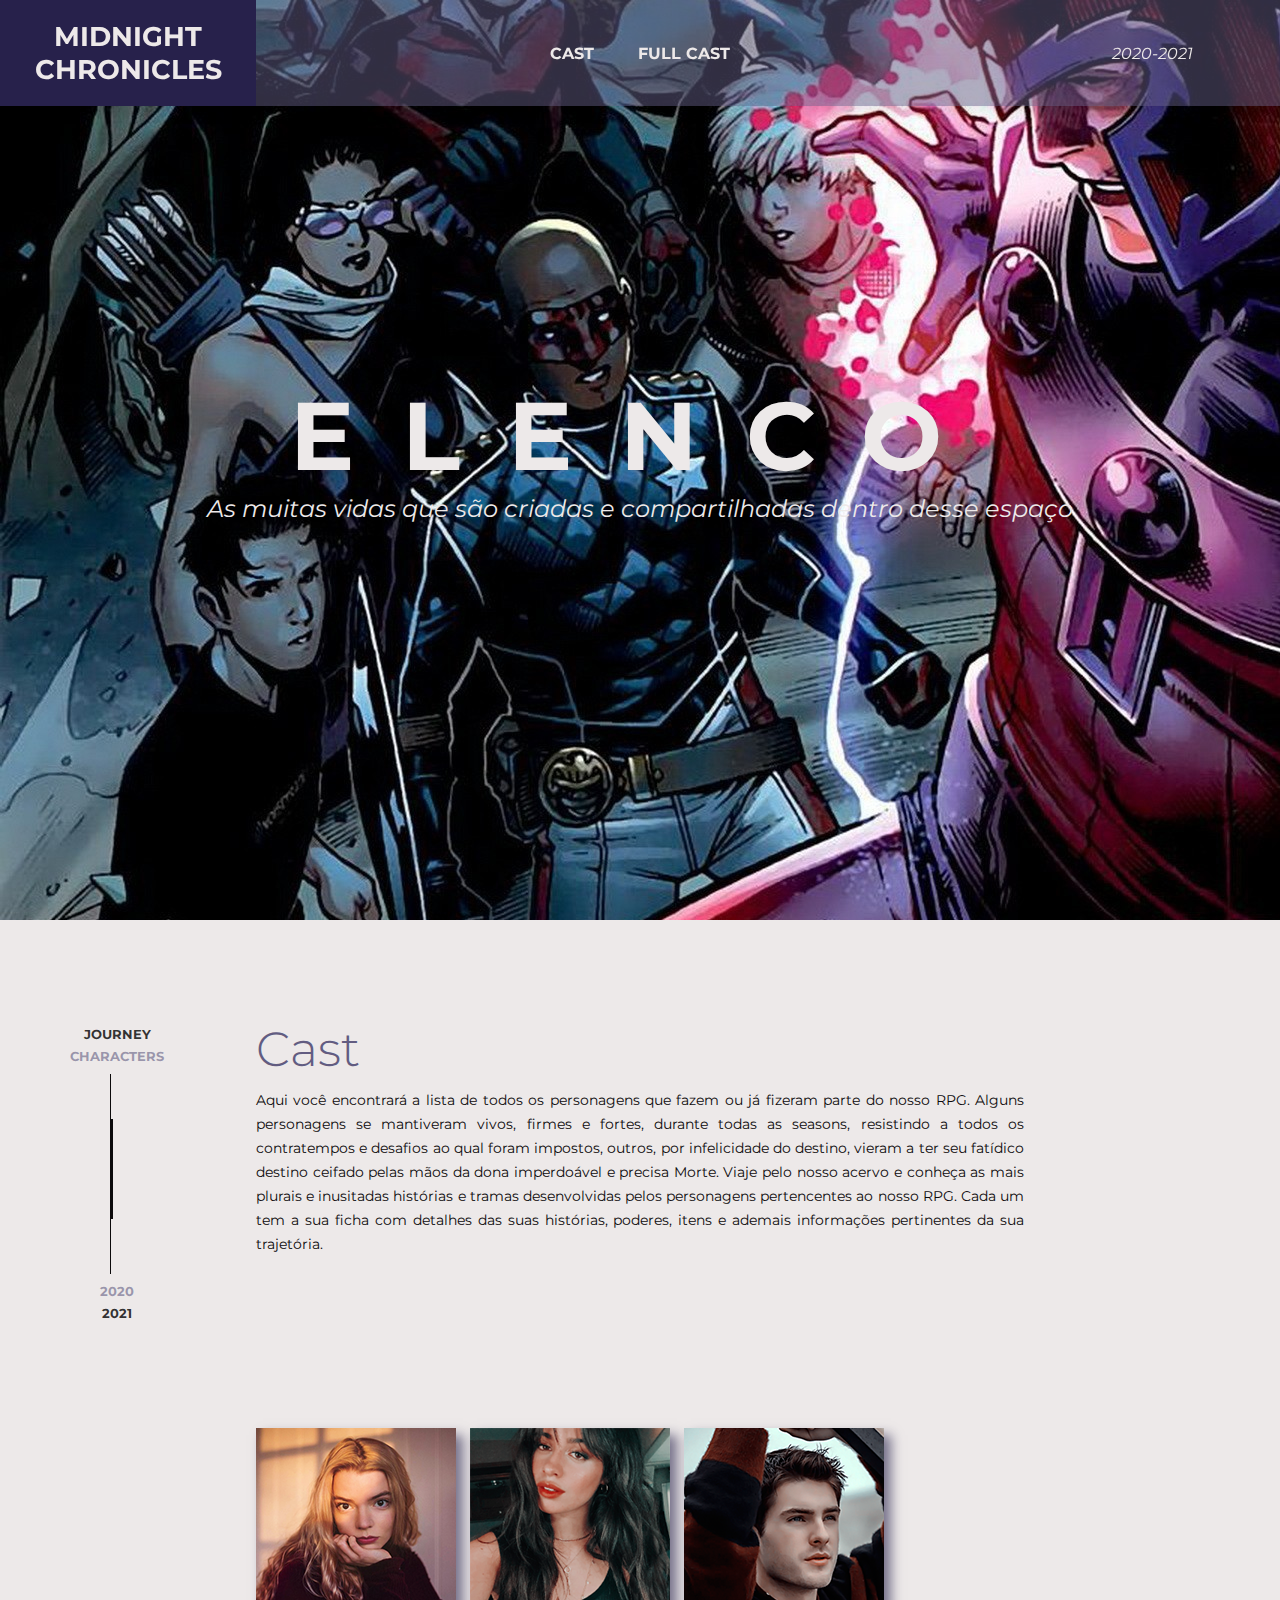
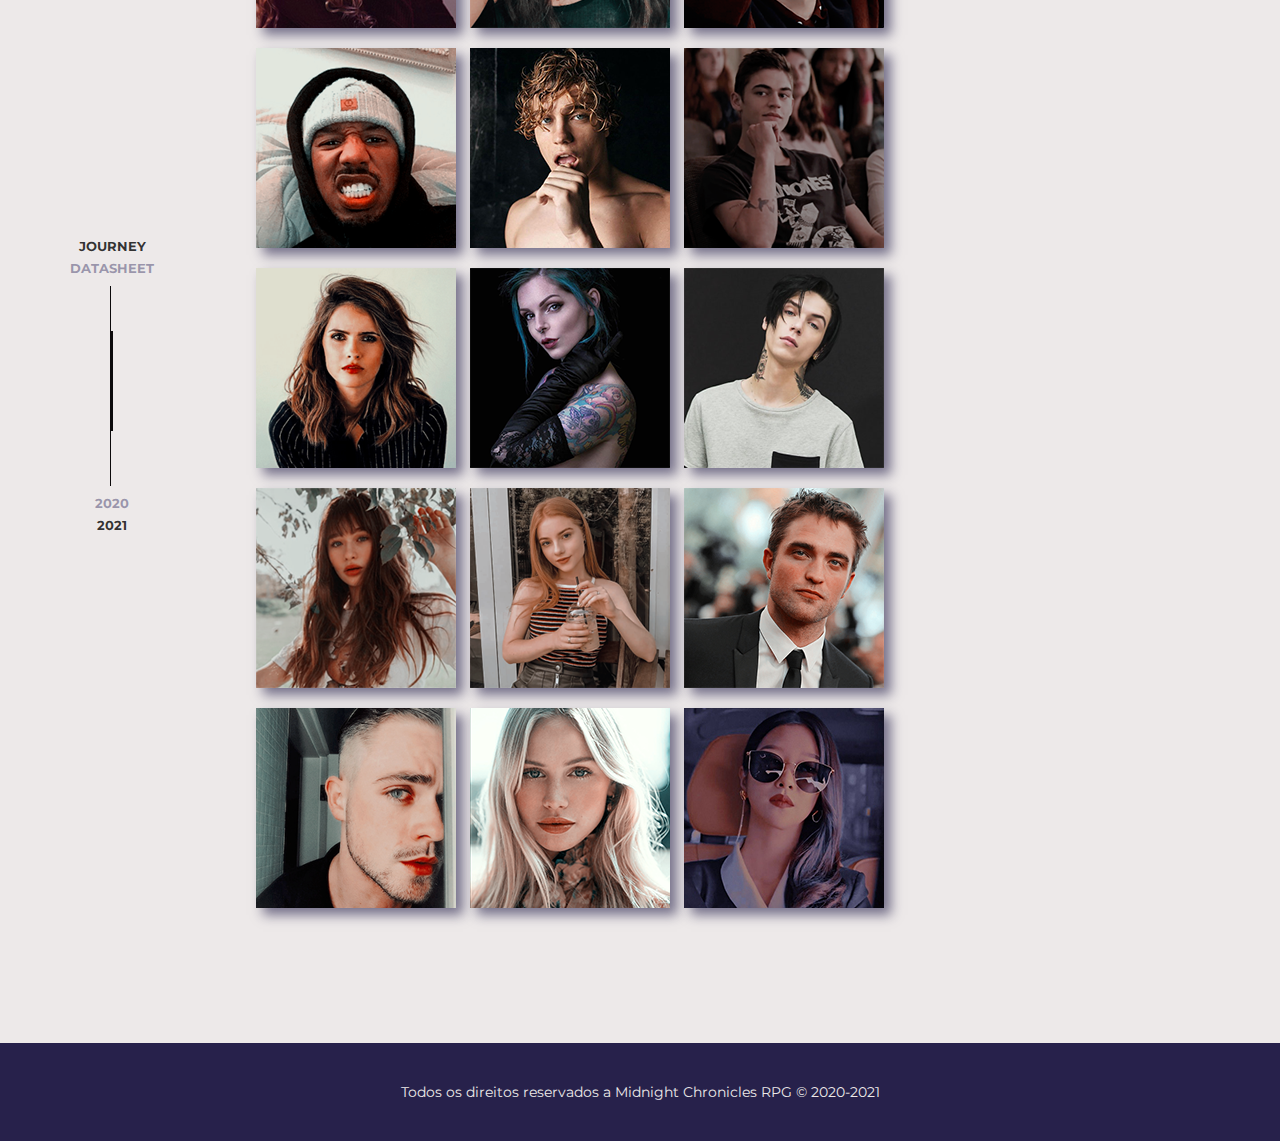
==== cast.html @ 34521e44 "website midnight rpg" ====
<!DOCTYPE html>
<html lang="en">
<head>
  <meta charset="UTF-8">
  <meta name="viewport" content="width=device-width, initial-scale=1.0">
  <title>Cast - Midnight Chronicles RPG</title>

  <link rel="preconnect" href="https://fonts.gstatic.com"><link href="https://fonts.googleapis.com/css2?family=Montserrat:ital,wght@0,200;0,400;0,700;1,400&display=swap" rel="stylesheet">

  <script>document.documentElement.className += ' js';</script>

  <link rel="stylesheet" href="./css/cast-modal.css">
  <link rel="stylesheet" href="./css/modal.css">
  <link rel="stylesheet" href="./css/cast.css">
  <link rel="stylesheet" href="./css/style.css">
</head>
<body>
  <header class="header">
    <div class="logo">
      <a href="home.html">
        <span>Midnight</span>
        <span>Chronicles</span>
      </a>
    </div>
    
    <div class="menu" data-menu="smooth">
      <ul>
        <li><a href="#cast">Cast</a></li>
        <li><a href="#full-cast">Full Cast</a></li>
      </ul>
    </div>

    <div class="years">
      <span>2020-2021</span>
    </div>
  </header>

  <main class="landing-container">
    <span class="landing-title">ELENCO</span>
    <span class="landing-subtitle">As muitas vidas que são criadas e compartilhadas dentro desse espaço</span>
  </main>

  <section id="cast" class="about-container">
    <div class="sidebar">
      <span class="sideblack">Journey</span>
      <span class="sidepurple">CHARACTERS</span>

      <div class="vertical-bar"><br><br><br>
        <div class="short-vertical-bar"></div>
      </div>
      
      <span class="sidepurple">2020</span>
      <span class="sideblack">2021</span>
    </div>

    <div class="about-text">
      <h1>Cast</h1>
      <span>Aqui você encontrará a lista de todos os personagens que fazem ou já fizeram parte do nosso RPG. Alguns personagens se mantiveram vivos, firmes e fortes, durante todas as seasons, resistindo a todos os contratempos e desafios ao qual foram impostos, outros, por infelicidade do destino, vieram a ter seu fatídico destino ceifado pelas mãos da dona imperdoável e precisa Morte. Viaje pelo nosso acervo e conheça as mais plurais e inusitadas histórias e tramas desenvolvidas pelos personagens pertencentes ao nosso RPG. Cada um tem a sua ficha com detalhes das suas histórias, poderes, itens e ademais informações pertinentes da sua trajetória.</span>
    </div>
  </section>

  <section id="full-cast" class="fullcast-container">

    <div class="sidebar">
      <span class="sideblack">Journey</span>
      <span class="sidepurple">Datasheet</span>

      <div class="vertical-bar"><br><br><br>
        <div class="short-vertical-bar"></div>
      </div>
      
      <span class="sidepurple">2020</span>
      <span class="sideblack">2021</span>
    </div>

    <section class="fullcast-content">
            
      <div class="player-content">
        <ul>
          <li>
            <p class="nick-four-letters" data-modal="open">F<br>I<br>B<br>E</p>
            <img src="/img/players/fibe/fibe.png" alt="">
          </li>
          <li>
            <p class="nick-seven-letters" data-modal="open">E<br>S<br>Q<br>U<br>I<br>L<br>O</p>
            <img src="/img/players/esquilo/esquilo.png" alt="">
          </li>
          <li>
            <p class="nick-seven-letters" data-modal="open">G<br>U<br>M<br>B<br>A<br>L<br>L</p>
            <img src="/img/players/gumball/gumball.png" alt="">
          </li>
          <li>
            <p class="nick-four-letters" data-modal="open">W<br>A<br>L<br>L</p>
            <img src="/img/players/wall/wall.png" alt="">
          </li>
          <li>
            <p class="nick-four-letters" data-modal="open">S<br>O<br>U<br>L</p>
            <img src="/img/players/soul/soul.jpg" alt="">
          </li>
          <li>
            <p class="nick-five-letters" data-modal="open">B<br>E<br>A<br>S<br>T</p>
            <img src="/img/players/beast/beast.png" alt="">
          </li>
          <li>
            <p class="nick-four-letters" data-modal="open">P<br>A<br>T<br>O</p>
            <img src="/img/players/pato/pato.png" alt="">
          </li>
          <li>
            <p class="nick-nine-letters" data-modal="open">E<br>L<br>E<br>A<br>N<br>O<br>R<br><br>R.</p>
            <img src="/img/players/eleanor/eleanor.png" alt="">
          </li>
          <li>
            <p class="nick-nine-letters" data-modal="open">T.<br><br>L.<br><br>S<br>N<br>A<br>K<br>E</p>
            <img src="/img/players/the-life-snake/the-life-snake.png" alt="">
          </li>
          <li>
            <p class="nick-six-letters" data-modal="open">M<br>O<br>O<br>N<br>I<br>E</p>
            <img src="/img/players/moonie/moonie.png" alt="">
          </li>
          <li>
            <p class="nick-eight-letters" data-modal="open">S<br>U<br>N<br>S<br>H<br>I<br>N<br>E</p>
            <img src="/img/players/sunshine/sunshine.png" alt="">
          </li>
          <li>
            <p class="nick-nine-letters" data-modal="open">S<br>I<br>C<br>M<br>V<br>N<br>D<br>V<br>S</p>
            <img src="/img/players/sicmvndvs/sicmvndvs.png" alt="">
          </li>
          <li>
            <p class="nick-seven-letters" data-modal="open">P<br>H<br>O<br>E<br>N<br>I<br>X</p>
            <img src="/img/players/phoenix/phoenix.png" alt="">
          </li>
          <li>
            <p class="nick-seven-letters" data-modal="open">B<br>R<br>O<br>W<br>N<br>I<br>E</p>
            <img src="/img/players/brownie/brownie.png" alt="">
          </li>
          <li>
            <p class="nick-nine-letters" data-modal="open">C<br>H<br>A<br>T<br>A<br>K<br>Y<br>R<br>A</p>
            <img src="/img/players/chatakyra/chatakyra.jpg" alt="">
          </li>
        </ul>
      </div> 
      
      </section>

  </section>

  <section class="modal-container" data-modal="container">
    <div class="modal">
      <div class="header-datasheet">
        
        <img src="/img/players/fibe/fibe.png" alt="Imagem do Main Characters da Player Fibe">

        <div class="info-char">

          <h2><a href="#">MAGIK</a></h2>
          <span>Catherine Leadbeater</span>

          <p>You hunger for human fear...human suffering. Today you understand that we are not human. We are superior. Today you cease to be.</p>

        </div>

      </div>

      <section class="characters-player">

        <div>
          <h1>Others chars of that player</h1>

          <div class="card">            
            <img src="/img/players/fibe/estriga.jpg">

            <ul>
              <li>
                <a href="#"><h3>Estriga</h3></a>
                <p>name: Anitta Lencaster</p>
                <p>group: Supremes</p>
                <p>first power: Dim. Witchcraft</p>
              </li>
            </ul>
          </div>
          
          <div class="card">            
            <img src="/img/players/fibe/midnight.jpg">

            <ul>
              <li>
                <a href="#"><h3>Midnight</h3></a>
                <p>name: Heather Jones</p>
                <p>group: Reckless Rebels</p>
                <p>first power: Werewolf</p>
              </li>
            </ul>
          </div>
          <div class="card">            
            <img src="/img/players/fibe/wiccan.jpg">

            <ul>
              <li>
                <a href="#"><h3>Wiccan</h3></a>
                <p>name: Elise Shyak</p>
                <p>group: Supremes</p>
                <p>first power: Arcane Magic</p>
              </li>
            </ul>
          </div>
          
          <div class="card">            
            <img src="/img/players/fibe/five.jpg">

            <ul>
              <li>
                <a href="#"><h3>Five</h3></a>
                <p>name: Phoebe Agnew</p>
                <p>group: Sparrow Academy</p>
                <p>first power: Portals Creation</p>
              </li>
            </ul>
          </div>
          <div class="card">            
            <img src="/img/players/fibe/bloodletter.jpg">

            <ul>
              <li>
                <a href="#"><h3>Bloodletter</h3></a>
                <p>name: June Yngve</p>
                <p>group: Sinestros</p>
                <p>first power: Telepathy</p>
              </li>
            </ul>
          </div>
          
          <div class="card">            
            <img src="/img/players/fibe/hawkeye.jpg">

            <ul>
              <li>
                <a href="#"><h3>Hawkeye</h3></a>
                <p>name: Maureen Barton</p>
                <p>group: Inner Circle</p>
                <p>first power: Enhanced Senses</p>
              </li>
            </ul>
          </div>
          <div class="card">            
            <img src="/img/players/fibe/clary.jpg">

            <ul>
              <li>
                <a href="#"><h3>Clary</h3></a>
                <p>name: Clarissa Adele Fairchild</p>
                <p>group: Reckless Rebels</p>
                <p>first power: Desc. of Archangel</p>
              </li>
            </ul>
          </div>
          
          <div class="card">            
            <img src="/img/players/fibe/water.jpg">

            <ul>
              <li>
                <a href="#"><h3>Water Guard.</h3></a>
                <p>name: Irma Lair</p>
                <p>group: Reckless Rebels</p>
                <p>first power: Veil Guardian</p>
              </li>
            </ul>
          </div>

          <div class="card">            
            <img src="/img/players/fibe/deathless.jpg">

            <ul>
              <li>
                <a href="#"><h3>Deathless</h3></a>
                <p>name: Death Reaper</p>
                <p>group: Reckless Rebels</p>
                <p>first power: Necromancy</p>
              </li>
            </ul>
          </div>

          <div class="card">            
            <img src="/img/players/fibe/polaris.png">

            <ul>
              <li>
                <a href="#"><h3>Polaris</h3></a>
                <p>name: Domenico Padovano</p>
                <p>group: Reckless Rebels</p>
                <p>first power: Veil Guardian</p>
              </li>
            </ul>
          </div>

          <div class="card">            
            <img src="/img/players/fibe/scarlet.jpg">

            <ul>
              <li>
                <a href="#"><h3>Scarlet Witch</h3></a>
                <p>name: Natalya Maximoff</p>
                <p>group: Reckless Rebels</p>
                <p>first power: Caotic Witchcraft</p>
              </li>
            </ul>
          </div>

          <div class="card">            
            <img src="/img/players/fibe/syrena.jpg">

            <ul>
              <li>
                <a href="#"><h3>Syrena</h3></a>
                <p>name: Arwen Döblin</p>
                <p>group: Camorra</p>
                <p>first power: Mermaid Physiol.</p>
              </li>
            </ul>
          </div>
          
        </div>
      </section>

      <span class="footer-datasheet">fibe datasheet - midnight chronicles rpg © 2020-2021</span>

      <button class="close" data-modal="close">X</button>
    </div>
  </section>

  <section class="modal-container" data-modal="container">
    <div class="modal">
      <div class="header-datasheet">
        
        <img src="/img/players/esquilo/esquilo.png" alt="Imagem do Main Characters da Player Esquilo">

        <div class="info-char">

          <h2><a href="#">GLITCH</a></h2>
          <span>Vanellope Von Schweetz</span>

          <p>You hunger for human fear...human suffering. Today you understand that we are not human. We are superior. Today you cease to be.</p>

        </div>

      </div>

      <section class="characters-player">

        <div>
          <h1>Others chars of that player</h1>

          <div class="card">            
            <img src="/img/players/esquilo/raven.jpg">

            <ul>
              <li>
                <a href="#"><h3>Raven</h3></a>
                <p>name: Alice Victória Ludghtön</p>
                <p>group: Reckless Rebels</p>
                <p>first power: Curse: Crow</p>
              </li>
            </ul>
          </div>
          
          <div class="card">            
            <img src="/img/players/esquilo/celestia.jpg">

            <ul>
              <li>
                <a href="#"><h3>Celestia</h3></a>
                <p>name: Kaeren Vivien Maximoff</p>
                <p>group: Inner Circle</p>
                <p>first power: Aether Physiology</p>
              </li>
            </ul>
          </div>
          <div class="card">            
            <img src="/img/players/esquilo/heart.jpg">

            <ul>
              <li>
                <a href="#"><h3>Heart Guard.</h3></a>
                <p>name: Wilhelmina Vandom</p>
                <p>group: Reckless Rebels</p>
                <p>first power: Veil Guardian</p>
              </li>
            </ul>
          </div>
          
          <div class="card">            
            <img src="/img/players/esquilo/nyx.jpg">

            <ul>
              <li>
                <a href="#"><h3>Nyx</h3></a>
                <p>name: Marissa Bane</p>
                <p>group: Reckless Rebels</p>
                <p>first power: Witchcraft</p>
              </li>
            </ul>
          </div>
          <div class="card">            
            <img src="/img/players/esquilo/tecna.jpg">

            <ul>
              <li>
                <a href="#"><h3>Tecna</h3></a>
                <p>name: Masie Elizabeth W.</p>
                <p>group: Reckless Rebels</p>
                <p>first power: Nanites Manip.</p>
              </li>
            </ul>
          </div>
          
          <div class="card">            
            <img src="/img/players/esquilo/skjaldmo.jpg">

            <ul>
              <li>
                <a href="#"><h3>Skjaldmö</h3></a>
                <p>name: Freya Enid Kavenagh</p>
                <p>group: Reckless Rebels</p>
                <p>first power: Force Field Con.</p>
              </li>
            </ul>
          </div>
          <div class="card">            
            <img src="/img/players/esquilo/harness.jpg">

            <ul>
              <li>
                <a href="#"><h3>Harness</h3></a>
                <p>name: Veronica Beauchamp</p>
                <p>group: Reckless Rebels</p>
                <p>first power: Desc. of Archangel</p>
              </li>
            </ul>
          </div>
          
          <div class="card">            
            <img src="/img/players/esquilo/spinosa.jpg">

            <ul>
              <li>
                <a href="#"><h3>Spinosa</h3></a>
                <p>name: Kiara Vitiello</p>
                <p>group: Reckless Rebels</p>
                <p>first power: Cupidism</p>
              </li>
            </ul>
          </div>

          <div class="card">            
            <img src="/img/players/esquilo/eight.jpg">

            <ul>
              <li>
                <a href="#"><h3>Eight</h3></a>
                <p>name: Alethea Bränsmith</p>
                <p>group: Sparrow Academy</p>
                <p>first power: Unseelie</p>
              </li>
            </ul>
          </div>

          <div class="card">            
            <img src="/img/players/esquilo/izzy.jpg">

            <ul>
              <li>
                <a href="#"><h3>Izzy</h3></a>
                <p>name: Isabelle Lightwood</p>
                <p>group: Reckless Rebels</p>
                <p>first power: Desc. of Archangel</p>
              </li>
            </ul>
          </div>

          <div class="card">            
            <img src="/img/players/esquilo/oracle.jpg">

            <ul>
              <li>
                <a href="#"><h3>Oracle</h3></a>
                <p>name: Olga Hoffstadter</p>
                <p>group: Reckless Rebels</p>
                <p>first power: Clairvoyance</p>
              </li>
            </ul>
          </div>

          <div class="card">            
            <img src="/img/players/esquilo/hatred.jpg">

            <ul>
              <li>
                <a href="#"><h3>Hatred</h3></a>
                <p>name: Gianna Vitiello</p>
                <p>group: Reckless Rebels</p>
                <p>first power: Pyrokinesis</p>
              </li>
            </ul>
          </div>

          <div class="card">            
            <img src="/img/players/esquilo/gardien.jpg">

            <ul>
              <li>
                <a href="#"><h3>Gardien</h3></a>
                <p>name: Aimée Iwundu-moïse</p>
                <p>group: Reckless Rebels</p>
                <p>first power: Abjuration</p>
              </li>
            </ul>
          </div>

          <div class="card">            
            <img src="/img/players/esquilo/clea.jpg">

            <ul>
              <li>
                <a href="#"><h3>Clea</h3></a>
                <p>name: Sofiya Palmer-strange</p>
                <p>group: Supremes</p>
                <p>first power: Supreme Magic</p>
              </li>
            </ul>
          </div>

          <div class="card">            
            <img src="/img/players/esquilo/bloodstone.jpg">

            <ul>
              <li>
                <a href="#"><h3>Bloodstone</h3></a>
                <p>name: Wellesandra Black.</p>
                <p>group: Sinestros</p>
                <p>first power: Infernal Magic</p>
              </li>
            </ul>
          </div>

          <div class="card">            
            <img src="/img/players/esquilo/nox.jpg">

            <ul>
              <li>
                <a href="#"><h3>Nox</h3></a>
                <p>name: Aurora Goldsteins-S.</p>
                <p>group: Inner Circle</p>
                <p>first power: S. Creatures</p>
              </li>
            </ul>
          </div>

          <div class="card">            
            <img src="/img/players/esquilo/omny.jpg">

            <ul>
              <li>
                <a href="#"><h3>Omny</h3></a>
                <p>name: Norah Padovano</p>
                <p>group: Camorra/p>
                <p>first power: Clairvoyance</p>
              </li>
            </ul>
          </div>

          <div class="card">            
            <img src="/img/players/esquilo/tempesta.jpg">

            <ul>
              <li>
                <a href="#"><h3>Tempesta</h3></a>
                <p>name: Beatrice Torricelli-R.</p>
                <p>group: Camorra</p>
                <p>first power: Telepathy</p>
              </li>
            </ul>
          </div>

          <div class="card">            
            <img src="/img/players/esquilo/capo.jpg">

            <ul>
              <li>
                <a href="#"><h3>Capo</h3></a>
                <p>name: Remo Falcone</p>
                <p>group: Reckless Rebels</p>
                <p>first power: Fear Control</p>
              </li>
            </ul>
          </div>
          
        </div>
      </section>

      <span class="footer-datasheet">Esquilo datasheet - midnight chronicles rpg © 2020-2021</span>

      <button class="close" data-modal="close">X</button>
    </div>
  </section>
  
  <section class="modal-container" data-modal="container">
    <div class="modal">
      <div class="header-datasheet">
        
        <img src="/img/players/gumball/gumball.png" alt="Imagem do Main Characters do Player Gumball">

        <div class="info-char">

          <h2><a href="#">ONE</a></h2>
          <span>Niklaus Langdon</span>

          <p>You hunger for human fear...human suffering. Today you understand that we are not human. We are superior. Today you cease to be.</p>

        </div>

      </div>

      <section class="characters-player">

        <div>
          <h1>Others chars of that player</h1>

          <div class="card">            
            <img src="/img/players/gumball/bloodthirsty.jpg">

            <ul>
              <li>
                <a href="#"><h3>Bloodthirsty</h3></a>
                <p>name: Nestore Romano</p>
                <p>group: Camorra</p>
                <p>first power: Dark Magic</p>
              </li>
            </ul>
          </div>
          
          <div class="card">            
            <img src="/img/players/gumball/muerte.jpg">

            <ul>
              <li>
                <a href="#"><h3>Santa Muerte</h3></a>
                <p>name: Juan Castillo</p>
                <p>group: Sinestros</p>
                <p>first power: Death Spirit</p>
              </li>
            </ul>
          </div>
          <div class="card">            
            <img src="/img/players/gumball/fire.jpg">

            <ul>
              <li>
                <a href="#"><h3>Fire Guardian</h3></a>
                <p>name: Taranee Cook</p>
                <p>group: Reckless Rebels</p>
                <p>first power: Veil Guardian</p>
              </li>
            </ul>
          </div>
          
          <div class="card">            
            <img src="/img/players/gumball/vice.jpg">

            <ul>
              <li>
                <a href="#"><h3>The Vice</h3></a>
                <p>name: Luca Vitiello</p>
                <p>group: Reckless Rebels</p>
                <p>first power: Symbiosis</p>
              </li>
            </ul>
          </div>
          <div class="card">            
            <img src="/img/players/gumball/upir.jpg">

            <ul>
              <li>
                <a href="#"><h3>Upir</h3></a>
                <p>name: Frederich Leighton</p>
                <p>group: Reckless Rebels</p>
                <p>first power: Vampirism</p>
              </li>
            </ul>
          </div>
          
          <div class="card">            
            <img src="/img/players/gumball/lonewolf.jpg">

            <ul>
              <li>
                <a href="#"><h3>Lonewolf</h3></a>
                <p>name: Liam Dunbar</p>
                <p>group: Reckless Rebels</p>
                <p>first power: Werewolf Ancestry</p>
              </li>
            </ul>
          </div>
          <div class="card">            
            <img src="/img/players/gumball/petwo.jpg">

            <ul>
              <li>
                <a href="#"><h3>Petwo</h3></a>
                <p>name: Ezili Leveau</p>
                <p>group: Reckless Rebels</p>
                <p>first power: Voodoo</p>
              </li>
            </ul>
          </div>
          
          <div class="card">            
            <img src="/img/players/gumball/elven.jpg">

            <ul>
              <li>
                <a href="#"><h3>Elven</h3></a>
                <p>name: Gideon Davenport</p>
                <p>group: Reckless Rebels</p>
                <p>first power: Elf Physiology</p>
              </li>
            </ul>
          </div>

          <div class="card">            
            <img src="/img/players/gumball/daylighter.jpg">

            <ul>
              <li>
                <a href="#"><h3>Daylighter</h3></a>
                <p>name: Simon Lewis</p>
                <p>group: Reckless Rebels</p>
                <p>first power: Vampirism</p>
              </li>
            </ul>
          </div>
          
        </div>
      </section>

      <span class="footer-datasheet">gumball datasheet - midnight chronicles rpg © 2020-2021</span>

      <button class="close" data-modal="close">X</button>
    </div>
  </section>

  <section class="modal-container" data-modal="container">
    <div class="modal">
      <div class="header-datasheet">
        
        <img src="/img/players/wall/wall.png" alt="Imagem do Main Characters do Player Wall">

        <div class="info-char">

          <h2><a href="#">THIRTEEN</a></h2>
          <span>Tim Delaney</span>

          <p>You hunger for human fear...human suffering. Today you understand that we are not human. We are superior. Today you cease to be.</p>

        </div>

      </div>

      <section class="characters-player">

        <div>
          <h1>Others chars of that player</h1>

          <div class="card">            
            <img src="/img/players/wall/kurt.jpg">

            <ul>
              <li>
                <a href="#"><h3>Nightcrawler</h3></a>
                <p>name: Kurt Wagner</p>
                <p>group: Reckless Rebels</p>
                <p>first power: Demon Physiol.</p>
              </li>
            </ul>
          </div>
          
        </div>
      </section>

      <span class="footer-datasheet">wall datasheet - midnight chronicles rpg © 2020-2021</span>

      <button class="close" data-modal="close">X</button>
    </div>
  </section>

  <section class="modal-container" data-modal="container">
    <div class="modal">
      <div class="header-datasheet">
        
        <img src="/img/players/soul/soul.jpg" alt="Imagem do Main Characters do Player Soul">

        <div class="info-char">

          <h2><a href="#">HANNIBAL</a></h2>
          <span>Jonas Köhler</span>

          <p>You hunger for human fear...human suffering. Today you understand that we are not human. We are superior. Today you cease to be.</p>

        </div>

      </div>

      <section class="characters-player">

        <div>
          <h1>Others chars of that player</h1>

          <div class="card">            
            <img src="/img/players/soul/megaman.jpg">

            <ul>
              <li>
                <a href="#"><h3>Megaman</h3></a>
                <p>name: Daniel John Sutherland</p>
                <p>group: Reckless Rebels</p>
                <p>first power: Gamer Reality</p>
              </li>
            </ul>
          </div>
          
          <div class="card">            
            <img src="/img/players/soul/florist.jpg">

            <ul>
              <li>
                <a href="#"><h3>The Florist</h3></a>
                <p>name: Joachim Saintgnue</p>
                <p>group: Reckless Rebels</p>
                <p>first power: Phytokinesis</p>
              </li>
            </ul>
          </div>
          <div class="card">            
            <img src="/img/players/soul/ibzan.jpg">

            <ul>
              <li>
                <a href="#"><h3>Ibzan</h3></a>
                <p>name: Anatoly Ibzan Carstairs</p>
                <p>group: Reckless Rebels</p>
                <p>first power: Desc. of Archangel</p>
              </li>
            </ul>
          </div>
          
          <div class="card">            
            <img src="/img/players/soul/error.jpg">

            <ul>
              <li>
                <a href="#"><h3>Error 404</h3></a>
                <p>name: Luigi Caravaggio</p>
                <p>group: Camorra</p>
                <p>first power: Tecnomagic</p>
              </li>
            </ul>
          </div>
          <div class="card">            
            <img src="/img/players/soul/rubedo.jpg">

            <ul>
              <li>
                <a href="#"><h3>Rubedo</h3></a>
                <p>name: Leroy Mustang</p>
                <p>group: Reckless Rebels</p>
                <p>first power: Alchemy</p>
              </li>
            </ul>
          </div>
          
          <div class="card">            
            <img src="/img/players/soul/four.jpg">

            <ul>
              <li>
                <a href="#"><h3>Four</h3></a>
                <p>name: Wallace Potter</p>
                <p>group: Sparrow Academy</p>
                <p>first power: Onipsionism</p>
              </li>
            </ul>
          </div>
          <div class="card">            
            <img src="/img/players/soul/rasputin.jpg">

            <ul>
              <li>
                <a href="#"><h3>Rasputin</h3></a>
                <p>name: Yorick Yaxley</p>
                <p>group: Reckless Rebels</p>
                <p>first power: Fel Magic</p>
              </li>
            </ul>
          </div>
          
          <div class="card">            
            <img src="/img/players/soul/pogo.jpg">

            <ul>
              <li>
                <a href="#"><h3>Zero</h3></a>
                <p>name: Pogo Hargreeves Jr.</p>
                <p>group: Sparrow Academy</p>
                <p>first power: Super Intelligence</p>
              </li>
            </ul>
          </div>

          <div class="card">            
            <img src="/img/players/soul/shuallah.jpg">

            <ul>
              <li>
                <a href="#"><h3>Shuallah</h3></a>
                <p>name: Shuallah</p>
                <p>group: Reckless Rebels</p>
                <p>first power: Bone Manip.</p>
              </li>
            </ul>
          </div>
          
        </div>
      </section>

      <span class="footer-datasheet">soul datasheet - midnight chronicles rpg © 2020-2021</span>

      <button class="close" data-modal="close">X</button>
    </div>
  </section>

  <section class="modal-container" data-modal="container">
    <div class="modal">
      <div class="header-datasheet">
        
        <img src="/img/players/beast/beast.png" alt="Imagem do Main Characters do Player Beast">

        <div class="info-char">

          <h2><a href="#">THREE</a></h2>
          <span>Oliver King</span>

          <p>You hunger for human fear...human suffering. Today you understand that we are not human. We are superior. Today you cease to be.</p>

        </div>

      </div>

      <section class="characters-player">

        <div>
          <h1>Others chars of that player</h1>

          <div class="card">            
            <img src="/img/players/beast/speedster.png">

            <ul>
              <li>
                <a href="#"><h3>Speedster</h3></a>
                <p>name: Henry Allen</p>
                <p>group: Camorra</p>
                <p>first power: Super Speed</p>
              </li>
            </ul>
          </div>
          
          <div class="card">            
            <img src="/img/players/beast/cable.png">

            <ul>
              <li>
                <a href="#"><h3>Cable</h3></a>
                <p>name: Scott Kingston</p>
                <p>group: Sinestros Rebels</p>
                <p>first power: Superhuman C.</p>
              </li>
            </ul>
          </div>
          <div class="card">            
            <img src="/img/players/beast/pink.png">

            <ul>
              <li>
                <a href="#"><h3>Pink Power R.</h3></a>
                <p>name: Kimberly Ann Hart</p>
                <p>group: Reckless Rebels</p>
                <p>first power: Morphing</p>
              </li>
            </ul>
          </div>
          
        </div>
      </section>

      <span class="footer-datasheet">beast datasheet - midnight chronicles rpg © 2020-2021</span>

      <button class="close" data-modal="close">X</button>
    </div>
  </section>

  <section class="modal-container" data-modal="container">
    <div class="modal">
      <div class="header-datasheet">
        
        <img src="/img/players/pato/pato.png" alt="Imagem do Main Characters do Player Pato">

        <div class="info-char">

          <h2><a href="#">X-23</a></h2>
          <span>Laura Kinney</span>

          <p>You hunger for human fear...human suffering. Today you understand that we are not human. We are superior. Today you cease to be.</p>

        </div>

      </div>

      <section class="characters-player">

        <div>
          <h1>Others chars of that player</h1>

          <div class="card">            
            <img src="/img/players/pato/iron-fist.jpg">

            <ul>
              <li>
                <a href="#"><h3>Iron Fist</h3></a>
                <p>name: Daniel Rand</p>
                <p>group: Reckless Rebels</p>
                <p>first power: Combate Mastery</p>
              </li>
            </ul>
          </div>
          
          <div class="card">            
            <img src="/img/players/pato/gambit.jpg">

            <ul>
              <li>
                <a href="#"><h3>Gambit</h3></a>
                <p>name: Remy LeBeau</p>
                <p>group: Reckless Rebels</p>
                <p>first power: Bioenergiocinese</p>
              </li>
            </ul>
          </div>
          <div class="card">            
            <img src="/img/players/pato/cobra-kai.jpg">

            <ul>
              <li>
                <a href="#"><h3>Cobra Kai</h3></a>
                <p>name: Brandon Bruce Lee</p>
                <p>group: Reckless Rebels/p>
                <p>first power: Chi Control</p>
              </li>
            </ul>
          </div>
          
          <div class="card">            
            <img src="/img/players/pato/alec.jpg">

            <ul>
              <li>
                <a href="#"><h3>Alec</h3></a>
                <p>name: Alexander Lightwood</p>
                <p>group: Reckless Rebels</p>
                <p>first power: Desc. of Archangel</p>
              </li>
            </ul>
          </div>
          <div class="card">            
            <img src="/img/players/pato/wonder-girl.jpg">

            <ul>
              <li>
                <a href="#"><h3>Wonder Girl</h3></a>
                <p>name: Donna Troy</p>
                <p>group: Reckless Rebels</p>
                <p>first power: Amazonian Phys.</p>
              </li>
            </ul>
          </div>
          
          <div class="card">            
            <img src="/img/players/pato/hellblazer.jpg">

            <ul>
              <li>
                <a href="#"><h3>Hellblazer</h3></a>
                <p>name: John Constantine</p>
                <p>group: Inner Circle</p>
                <p>first power: Ocultism</p>
              </li>
            </ul>
          </div>
          <div class="card">            
            <img src="/img/players/pato/number-two.jpg">

            <ul>
              <li>
                <a href="#"><h3>Two</h3></a>
                <p>name: Thomasin Travers</p>
                <p>group: Sparrow Academy</p>
                <p>first power: Cryocinese</p>
              </li>
            </ul>
          </div>
          
          <div class="card">            
            <img src="/img/players/pato/dunna.jpg">

            <ul>
              <li>
                <a href="#"><h3>Drunna</h3></a>
                <p>name: Meda Oneida</p>
                <p>group: Supremes</p>
                <p>first power: Shamanism</p>
              </li>
            </ul>
          </div>

          <div class="card">            
            <img src="/img/players/pato/phantom.jpg">

            <ul>
              <li>
                <a href="#"><h3>Phantom S.</h3></a>
                <p>name: Helena Blavatsky</p>
                <p>group: Supremes</p>
                <p>first power: Spiritual Possess.</p>
              </li>
            </ul>
          </div>

          <div class="card">            
            <img src="/img/players/pato/xanadu.jpg">

            <ul>
              <li>
                <a href="#"><h3>M. Xanadu</h3></a>
                <p>name: Nimue Iwundu</p>
                <p>group: Supremes</p>
                <p>first power: Tarot Card Manip.</p>
              </li>
            </ul>
          </div>

          <div class="card">            
            <img src="/img/players/pato/executor.jpg">

            <ul>
              <li>
                <a href="#"><h3>Executor</h3></a>
                <p>name: Fabiano Scuderi</p>
                <p>group: Camorra</p>
                <p>first power: Vengeance Spirit</p>
              </li>
            </ul>
          </div>

          <div class="card">            
            <img src="/img/players/pato/yellow.jpg">

            <ul>
              <li>
                <a href="#"><h3>Yellow P. R.</h3></a>
                <p>name: Trini Kwan</p>
                <p>group: Reckless Rebels</p>
                <p>first power: Morphing</p>
              </li>
            </ul>
          </div>

          <div class="card">            
            <img src="/img/players/pato/etrigan.jpg">

            <ul>
              <li>
                <a href="#"><h3>Etrigan</h3></a>
                <p>name: Jason Blood</p>
                <p>group: Supremes</p>
                <p>first power: Link D. Etrigan</p>
              </li>
            </ul>
          </div>

          <div class="card">            
            <img src="/img/players/pato/maharet.jpg">

            <ul>
              <li>
                <a href="#"><h3>Maharet</h3></a>
                <p>name: Fëuyn Yngve</p>
                <p>group: Sinestros</p>
                <p>first power: Druidism</p>
              </li>
            </ul>
          </div>
          
        </div>
      </section>

      <span class="footer-datasheet">pato datasheet - midnight chronicles rpg © 2020-2021</span>

      <button class="close" data-modal="close">X</button>
    </div>
  </section>

  <section class="modal-container" data-modal="container">
    <div class="modal">
      <div class="header-datasheet">
        
        <img src="/img/players/eleanor/eleanor.png" alt="Imagem do Main Characters da Player Eleanor Rigby">

        <div class="info-char">

          <h2><a href="#">UNNAMABLE</a></h2>
          <span>Peggy Vaugn</span>

          <p>You hunger for human fear...human suffering. Today you understand that we are not human. We are superior. Today you cease to be.</p>

        </div>

      </div>

      <section class="characters-player">

        <div>
          <h1>Others chars of that player</h1>

          <div class="card">            
            <img src="/img/players/eleanor/eleanor2.png">

            <ul>
              <li>
                <a href="#"><h3>Seven</h3></a>
                <p>name: Eleonor Fadder</p>
                <p>group: Sparrow Academy</p>
                <p>first power: Candy Manip.</p>
              </li>
            </ul>
          </div>
          
        </div>
      </section>

      <span class="footer-datasheet">eleanor rigby datasheet - midnight chronicles rpg © 2020-2021</span>

      <button class="close" data-modal="close">X</button>
    </div>
  </section>

  <section class="modal-container" data-modal="container">
    <div class="modal">
      <div class="header-datasheet">
        
        <img src="/img/players/the-life-snake/the-life-snake.png" alt="Imagem do Main Characters do Player The Life Snake">

        <div class="info-char">

          <h2><a href="#">ANTICHRIST</a></h2>
          <span>Dylan Domhnal</span>

          <p>You hunger for human fear...human suffering. Today you understand that we are not human. We are superior. Today you cease to be.</p>

        </div>

      </div>

      <section class="characters-player">

        <div>
          <h1>Others chars of that player</h1>

          <div class="card">            
            <img src="/img/players/the-life-snake/twelve.png">

            <ul>
              <li>
                <a href="#"><h3>Twelve</h3></a>
                <p>name: Axel Lockheart</p>
                <p>group: Sparrow Academy</p>
                <p>first power: Werewolf Ancestry</p>
              </li>
            </ul>
          </div>
          
        </div>
      </section>

      <span class="footer-datasheet">The Life Snake datasheet - midnight chronicles rpg © 2020-2021</span>

      <button class="close" data-modal="close">X</button>
    </div>
  </section>

  <section class="modal-container" data-modal="container">
    <div class="modal">
      <div class="header-datasheet">
        
        <img src="/img/players/moonie/moonie.png" alt="Imagem do Main Characters da Player Moonie">

        <div class="info-char">

          <h2><a href="#">NINE</a></h2>
          <span>Guillermina Thunder</span>

          <p>You hunger for human fear...human suffering. Today you understand that we are not human. We are superior. Today you cease to be.</p>

        </div>

      </div>

      <section class="characters-player">

        <div>
          <h1>Others chars of that player</h1>

          <div class="card">            
            <img src="/img/players/moonie/dell.jpg">

            <ul>
              <li>
                <a href="#"><h3>Dell</h3></a>
                <p>name: Dellorien Shoryk</p>
                <p>group: Inner Circle</p>
                <p>first power: Hyperactive Evol.</p>
              </li>
            </ul>
          </div>
          
          <div class="card">            
            <img src="/img/players/moonie/honoris.jpg">

            <ul>
              <li>
                <a href="#"><h3>Honoris</h3></a>
                <p>name: Aria Scuderi Vitiello</p>
                <p>group: Reckless Rebels</p>
                <p>first power: Power Absorption</p>
              </li>
            </ul>
          </div>
          <div class="card">            
            <img src="/img/players/moonie/air.jpg">

            <ul>
              <li>
                <a href="#"><h3>Air Guardian</h3></a>
                <p>name: Hay Lin</p>
                <p>group: Reckless Rebels</p>
                <p>first power: Veil Guardian</p>
              </li>
            </ul>
          </div>
          
          <div class="card">            
            <img src="/img/players/moonie/morticia.jpg">

            <ul>
              <li>
                <a href="#"><h3>Morticia</h3></a>
                <p>name: Maeve Yaxley</p>
                <p>group: Reckless Rebels</p>
                <p>first power: Twilight Magic</p>
              </li>
            </ul>
          </div>
          <div class="card">            
            <img src="/img/players/moonie/gunslinger.jpg">

            <ul>
              <li>
                <a href="#"><h3>Gunslinger</h3></a>
                <p>name: Riz Hawkeye</p>
                <p>group: Reckless Rebels</p>
                <p>first power: Conj. M. Weapon</p>
              </li>
            </ul>
          </div>
          
          <div class="card">            
            <img src="/img/players/moonie/acme.jpg">

            <ul>
              <li>
                <a href="#"><h3>Acme</h3></a>
                <p>name: Roke Belhatsis</p>
                <p>group: Reckless Rebels</p>
                <p>first power: Cartoon Logic</p>
              </li>
            </ul>
          </div>
          
        </div>
      </section>

      <span class="footer-datasheet">moonie datasheet - midnight chronicles rpg © 2020-2021</span>

      <button class="close" data-modal="close">X</button>
    </div>
  </section>

  <section class="modal-container" data-modal="container">
    <div class="modal">
      <div class="header-datasheet">
        
        <img src="/img/players/sunshine/sunshine.png" alt="Imagem do Main Characters da Player Sunshine">

        <div class="info-char">

          <h2><a href="#">TEN</a></h2>
          <span>Amélie R. Montagne</span>

          <p>You hunger for human fear...human suffering. Today you understand that we are not human. We are superior. Today you cease to be.</p>

        </div>

      </div>

      <section class="characters-player">

        <div>
          <h1>Others chars of that player</h1>

          <div class="card">            
            <img src="/img/players/sunshine/cat.jpg">

            <ul>
              <li>
                <a href="#"><h3>Cat</h3></a>
                <p>name: Alisson Jane Hayes</p>
                <p>group: Reckless Rebels/p>
                <p>first power: Empathy</p>
              </li>
            </ul>
          </div>
          
          <div class="card">            
            <img src="/img/players/sunshine/magician.jpg">

            <ul>
              <li>
                <a href="#"><h3>Magician</h3></a>
                <p>name: Asra Alnazar</p>
                <p>group: Reckless Rebels</p>
                <p>first power: Arcane Magic</p>
              </li>
            </ul>
          </div>
          <div class="card">            
            <img src="/img/players/sunshine/lumos.jpg">

            <ul>
              <li>
                <a href="#"><h3>Lumos</h3></a>
                <p>name: Auraline Goldstein-S.</p>
                <p>group: Inner Circle</p>
                <p>first power: Witchcraft</p>
              </li>
            </ul>
          </div>
          
          <div class="card">            
            <img src="/img/players/sunshine/wednesday.jpg">

            <ul>
              <li>
                <a href="#"><h3>Wednesday</h3></a>
                <p>name: Auriga Yaxley</p>
                <p>group: Reckless Rebels</p>
                <p>first power: Hemomancy</p>
              </li>
            </ul>
          </div>
          <div class="card">            
            <img src="/img/players/sunshine/earth.jpg">

            <ul>
              <li>
                <a href="#"><h3>Earth Guard.</h3></a>
                <p>name: Cornelia Hale</p>
                <p>group: Reckless Rebels</p>
                <p>first power: Veil Guardian</p>
              </li>
            </ul>
          </div>
          
          <div class="card">            
            <img src="/img/players/sunshine/alluring.jpg">

            <ul>
              <li>
                <a href="#"><h3>Alluring</h3></a>
                <p>name: Giorgia Nicoletta R.</p>
                <p>group: Camorra</p>
                <p>first power: Crea. of For. Field</p>
              </li>
            </ul>
          </div>
          <div class="card">            
            <img src="/img/players/sunshine/persephone.jpg">

            <ul>
              <li>
                <a href="#"><h3>Persephone</h3></a>
                <p>name: Koré Penrose</p>
                <p>group: Reckless Rebels</p>
                <p>first power: Ol. A.: Persephone</p>
              </li>
            </ul>
          </div>
          
          <div class="card">            
            <img src="/img/players/sunshine/temptation.jpg">

            <ul>
              <li>
                <a href="#"><h3>Temptation</h3></a>
                <p>name: Liliana Scuderi Cancio</p>
                <p>group: Reckless Rebels</p>
                <p>first power: Floral Magic</p>
              </li>
            </ul>
          </div>

          <div class="card">            
            <img src="/img/players/sunshine/shark.jpg">

            <ul>
              <li>
                <a href="#"><h3>Shark</h3></a>
                <p>name: Matteo Vitiello</p>
                <p>group: Reckless Rebels</p>
                <p>first power: Ol. A.: Poseidon</p>
              </li>
            </ul>
          </div>

          <div class="card">            
            <img src="/img/players/sunshine/maleficent.jpg">

            <ul>
              <li>
                <a href="#"><h3>Maleficent</h3></a>
                <p>name: Melusine Kolby</p>
                <p>group: Reckless Rebels</p>
                <p>first power: Banshee Curse</p>
              </li>
            </ul>
          </div>

          <div class="card">            
            <img src="/img/players/sunshine/weasel.jpg">

            <ul>
              <li>
                <a href="#"><h3>Weasel</h3></a>
                <p>name: Paola Sierra Rojas</p>
                <p>group: Reckless Rebels</p>
                <p>first power: Cheat. Witchcraft</p>
              </li>
            </ul>
          </div>

          <div class="card">            
            <img src="/img/players/sunshine/consigliere.jpg">

            <ul>
              <li>
                <a href="#"><h3>Consigliere</h3></a>
                <p>name: Nino Falcone</p>
                <p>group: Camorra</p>
                <p>first power: Toxikinesis</p>
              </li>
            </ul>
          </div>

          <div class="card">            
            <img src="/img/players/sunshine/angel.jpg">

            <ul>
              <li>
                <a href="#"><h3>Angel</h3></a>
                <p>name: Serafina C. M. Falcone</p>
                <p>group: Reckless Rebels</p>
                <p>first power: Frost Magic</p>
              </li>
            </ul>
          </div>

          <div class="card">            
            <img src="/img/players/sunshine/caliente.jpg">

            <ul>
              <li>
                <a href="#"><h3>Caliente</h3></a>
                <p>name: Calliope Saviñón</p>
                <p>group: Camorra</p>
                <p>first power: Pyrokinesis</p>
              </li>
            </ul>
          </div>
          
        </div>
      </section>

      <span class="footer-datasheet">sunshine datasheet - midnight chronicles rpg © 2020-2021</span>

      <button class="close" data-modal="close">X</button>
    </div>
  </section>

  <section class="modal-container" data-modal="container">
    <div class="modal">
      <div class="header-datasheet">
        
        <img src="/img/players/sicmvndvs/sicmvndvs.png" alt="Imagem do Main Characters do Player Sicmvndvs">

        <div class="info-char">

          <h2><a href="#">BLAZE</a></h2>
          <span>Daniel Denton</span>

          <p>You hunger for human fear...human suffering. Today you understand that we are not human. We are superior. Today you cease to be.</p>

        </div>

      </div>

      <section class="characters-player">

        <div>
          <h1>Others chars of that player</h1>

          <div class="card">            
            <img src="/img/players/sicmvndvs/six.jpg">

            <ul>
              <li>
                <a href="#"><h3>Six</h3></a>
                <p>name: Weston Potter</p>
                <p>group: Sparrow Academy</p>
                <p>first power: Dark Energy Man.</p>
              </li>
            </ul>
          </div>
          
          <div class="card">            
            <img src="/img/players/sicmvndvs/sinister.jpg">

            <ul>
              <li>
                <a href="#"><h3>Sinister</h3></a>
                <p>name: Vittore Caravaggio</p>
                <p>group: Camorra</p>
                <p>first power: Celestial Fire Man.</p>
              </li>
            </ul>
          </div>
          
        </div>
      </section>

      <span class="footer-datasheet">sicmvndvs datasheet - midnight chronicles rpg © 2020-2021</span>

      <button class="close" data-modal="close">X</button>
    </div>
  </section>

  <section class="modal-container" data-modal="container">
    <div class="modal">
      <div class="header-datasheet">
        
        <img src="/img/players/phoenix/phoenix.png" alt="Imagem do Main Characters do Player Phoenix">

        <div class="info-char">

          <h2><a href="#">RED RANGER</a></h2>
          <span>Jason Scott</span>

          <p>You hunger for human fear...human suffering. Today you understand that we are not human. We are superior. Today you cease to be.</p>

        </div>

      </div>

      <section class="characters-player">

        <div>
          <h1>Others chars of that player</h1>
          
        </div>
      </section>

      <span class="footer-datasheet">phoenix datasheet - midnight chronicles rpg © 2020-2021</span>

      <button class="close" data-modal="close">X</button>
    </div>
  </section>

  <section class="modal-container" data-modal="container">
    <div class="modal">
      <div class="header-datasheet">
        
        <img src="/img/players/brownie/brownie.png" alt="Imagem do Main Characters da Player Brownie">

        <div class="info-char">

          <h2><a href="#">SIREN</a></h2>
          <span>Sophia Alice Vogel</span>

          <p>You hunger for human fear...human suffering. Today you understand that we are not human. We are superior. Today you cease to be.</p>

        </div>

      </div>

      <section class="characters-player">

        <div>
          <h1>Others chars of that player</h1>
          
        </div>
      </section>

      <span class="footer-datasheet">brownie datasheet - midnight chronicles rpg © 2020-2021</span>

      <button class="close" data-modal="close">X</button>
    </div>
  </section>

  <section class="modal-container" data-modal="container">
    <div class="modal">
      <div class="header-datasheet">
        
        <img src="/img/players/chatakyra/chatakyra.jpg" alt="Imagem do Main Characters da Player Chatakyra">

        <div class="info-char">

          <h2><a href="#">LIVEWARE</a></h2>
          <span>Akyra Elmenhilde</span>

          <p>You hunger for human fear...human suffering. Today you understand that we are not human. We are superior. Today you cease to be.</p>

        </div>

      </div>

      <section class="characters-player">

        <div>
          <h1>Others chars of that player</h1>

          <div class="card">            
            <img src="/img/players/chatakyra/explosion.png">

            <ul>
              <li>
                <a href="#"><h3>Explosion</h3></a>
                <p>name: Adamo Falcone</p>
                <p>group: Camorra</p>
                <p>first power: Volcanic Mimicry</p>
              </li>
            </ul>
          </div>
          
          <div class="card">            
            <img src="/img/players/chatakyra/ribelle.jpg">

            <ul>
              <li>
                <a href="#"><h3>Ribelle</h3></a>
                <p>name: Leonas Gavallaro</p>
                <p>group: Reckless Rebels</p>
                <p>first power: Witchcraft Runic</p>
              </li>
            </ul>
          </div>
          
        </div>
      </section>

      <span class="footer-datasheet">chatakyra datasheet - midnight chronicles rpg © 2020-2021</span>

      <button class="close" data-modal="close">X</button>
    </div>
  </section>

  <footer class="footer">
    <span>Todos os direitos reservados a Midnight Chronicles RPG © 2020-2021</span>
  </footer>

  <script type="module" src="./js/script.js"></script>
</body>
</html>
---- css/cast-modal.css ----
* {
  font-family: 'Montserrat', sans-serif;
}

.modal {
  background: rgba(98, 92, 129) !important;
  border: 10px solid rgba(98, 92, 129, .6) !important;
  box-shadow: 0 0 0 10px #EDE9E9 !important;
}

.header-datasheet {
  background: #27214b;
  width: 100%;
  height: 170px !important;
  padding: 20px 0 !important;
  display: grid;
  grid-template-columns: 1fr 2fr;
  grid-template-areas:
  "img info-char info-char-rpg";
}

.header-datasheet img {
  grid-area: img;
  border-radius: 50%;
  display: inline-block;
  width: 130px;
  justify-self: center;
}

.info-char {
  grid-area: info-char;
  align-self: center;
}

.info-char h2 {
  padding: 0 !important;
}

.info-char h2 a{
  display: block !important;
  text-align: center;
  font-weight: bold !important;
  color: #625C81 !important;
}

.info-char span {
  display: block;
  text-align: center;
  font-style: italic !important;
  color: #625C81 !important;
  padding-bottom: 15px;
}

.info-char p {
  display: block;
  box-sizing: border-box;
  color: #EDE9E9;
  font-size: 0.8rem !important;
  padding: 0 30px 0 0;
  text-align: justify;
}

.characters-player {
  height: 350px !important;
  display: grid;
  grid-template-columns: 1fr;
  overflow-y: scroll;
}

.characters-player h1 {
  width: 100%;
  font-size: 1.7rem;
  font-weight: 300;
  color: #EDE9E9;
  grid-area: title;
  padding: 30px 30px;
  box-sizing: border-box;
}

.card {
  width: 340px;
  height: 150px;
  padding: 0 20px;
  margin: 0 10px 10px 30px;
  border-radius: 10px;
  box-sizing: border-box;
  background: rgba(237, 233, 233, 0.8);
  box-shadow: 3px 3px 0.5rem rgba(39, 33, 75, .6);
  display: inline-block;
  grid-area: card;
}

.characters-player::-webkit-scrollbar {
  width: 10px;
}

.characters-player::-webkit-scrollbar-track {
  border-radius: 10px;
}

.characters-player::-webkit-scrollbar-thumb {
  background: #27214B;
  border-radius: 10px;
}

.characters-player div img {
  border-radius: 50%;
  display: inline-block;
  width: 80px;
  margin-top: 40px;
  margin-right: 20px;
}

.characters-player ul {
  display: inline-block;
}

.characters-player ul li a h3 {
  font-size: 1.5rem;
  font-weight: bold;
  text-align: center;
  color: black;
  display: inline;
}

.characters-player ul li p {
  font-size: .8rem;
}

.footer-datasheet {
  display: block;
  height: 50px;
  margin-top: 20px;
  padding: 15px;
  box-sizing: border-box;
  background: #27214b;
  text-align: center;
  text-transform: uppercase;
  font-size: 0.8rem;
  color: #EDE9E9;
}
---- css/modal.css ----
.modal-container {
  height: 100vh;
  width: 100%;
  background: rgba(0,0,0,.5);
  position: fixed;
  top: 0;
  left: 0;
  z-index: 2000;
  display: none;
  justify-content: center;
  align-items: center;
}

.modal-container.active {
  display: flex;
}

.modal {
  background: #625C81;
  width: 800px;
  padding: 0px;
  border: 10px solid rgba(237, 233, 233, .6);
  box-shadow: 0 0 0 10px #625C81;
  position: relative;
}

.modal > div {
  width: 100%;
  height: 500px;
  padding: 40px;
  box-sizing: border-box;
  overflow-y: scroll;
}

.modal > div::-webkit-scrollbar {
  width: 10px;
}

.modal > div::-webkit-scrollbar-track {
  border-radius: 10px;
}

.modal > div::-webkit-scrollbar-thumb {
  background: #27214B;
  border-radius: 10px;
}

.modal h2 {
  font-family: 'Montserrat', sans-serif;
  font-size: 2rem;
  font-weight: 300;
  color: #EDE9E9;
  padding-bottom: 20px;
}

.modal p {
  font-family: 'Montserrat', sans-serif;
  font-size: 0.9rem;
  text-align: justify;
  line-height: 1.5rem;
}

@keyframes modal {
  from {
    opacity: 0;
    transform: translate3d(0, -30px, 0);
  }
  to {
    opacity: 1;
    transform: translate3d(0, 0, 0);
  }
}

.ativo .modal {
  animation: modal .3s forwards;
}

.close {
  display: block;
  width: 50px;
  height: 50px;
  border: 4px solid white;
  border-radius: 50%;
  box-shadow: 0 4px 4px 0 rgba(0,0,0,.3);
  background: #27214B;
  position: absolute;
  top: -30px;
  right: -30px;
  font-size: 1.2em;
  color: white;
  font-family: 'IBM Plex Mono', monospace;
  cursor: pointer;
}
---- css/cast.css ----
.landing-container {
  background: url(/img/banner-cast.jpg) !important;
  padding-bottom: 20px !important;
}

.vertical-bar {
  margin-left: 40px !important;
  box-sizing: border-box;
}

.fullcast-container {
  display: grid;
  grid-template-columns: 1fr 3fr 1fr;
  padding-bottom: 100px;
}

@media (max-width: 1050px) {
  .fullcast-container {
    grid-template-columns: 100px 3fr;
    max-width: 800px;
    padding: 100px 20px;
    margin: 0 auto;
  }

  .sidebar {
    padding-left: 0;
  }

  .sideblack, .sidepurple, .vertical-bar, .short-vertical-bar {
    display: none !important;
  }
}

@media (max-width: 880px) {
  .fullcast-container {
    grid-template-columns: 1fr;
    padding: 100px 40px;
  }

  .sidebar {
    display: none;
  }

  .about-text h1, .fullcast-content h1, .player-content ul {
    text-align: center;
  }
}

.fullcast-content h1 {
  padding-bottom: 30px;
  font-size: 3rem;
  font-weight: 300;
  color: #625C81;
}

.player-content {
  list-style: none;
  padding: 0;
  margin: 0;
}

.player-content ul {
  padding-bottom: 15px;
  position: relative;
}

.player-content li {
  font-size: 1.3rem;
  color: #27214B;
  display: inline-block;
  padding: 0 10px 15px 0;
}

.player-content li img {
  display: inline-block;
  width: 200px;
  box-shadow: 7px 7px 0.7rem rgba(39, 33, 75, .6);
}

.player-content li p {
  position: absolute;
  display: none;
}

.player-content li:hover p {
  cursor: pointer;
  display: block;
  width: 200px;
  height: 200px;
  background: rgba(0, 0, 0, .7);
  font-family: 'Montserrat', sans-serif;
  color: #EDE9E9;
  text-align: center;
  padding: 20px;
  box-sizing: border-box;
}

.player-content li:hover .nick-four-letters {
  font-size: 2rem;
}

.player-content li:hover .nick-five-letters {
  font-size: 1.7rem;
}

.player-content li:hover .nick-six-letters {
  font-size: 1.4rem;
}

.player-content li:hover .nick-seven-letters {
  font-size: 1.2rem;
}

.player-content li:hover .nick-eight-letters {
  font-size: 1.1rem;
}

.player-content li:hover .nick-nine-letters {
  font-size: 0.9rem;
}
---- css/style.css ----
body, h1, h2, ul, li, p, dd, dt, dl, span {
  margin: 0;
  padding: 0;
}

img {
  display: block;
  max-width: 100%;
}

ul {
  list-style: none;
}
a {
  text-decoration: none;
}

body {
  -webkit-font-smoothing: antialiased;
  background-color: #EDE9E9;
  color: #0C0A0B;
  display: grid;
  font-family: 'Montserrat', sans-serif;
}

/* START OPENNING */

.openning-container {
  width: 100%;
  height: 100vh;
  background: url(/img/bg-openning.jpg);
  background-attachment: fixed;
  background-repeat: no-repeat;
  background-size: contain;
  display: grid;
  align-content: center;
  justify-content: center;
}

.openning-container > p {
  font-size: 1.5rem;
  color: #EDE9E9;
  font-weight: 300;
  text-transform: lowercase;
  text-align: center;
}

.openning-container h1 {
  font-size: 4.5rem;
  color: #625C81;
  font-weight: bold;
  text-transform: uppercase;
  text-align: center;
  padding-bottom: 50px;
}

.openning-container iframe {
  display: block;
  margin: 0 auto;
  width: 560px;
  height: 315px;
}

.openning-container a p {
  font-size: 2rem;
  color: #EDE9E9;
  font-weight: 300;
  text-transform: uppercase;
  text-align: center;
  padding: 50px 0 0 0;
}

@media (max-width: 760px) {
  .openning-container h1 {
    font-size: 3rem;
  }
  
  .openning-container iframe {
    width: 400px;
  }
}

@media (max-width: 400px) {
  .openning-container iframe {
    width: 300px;
  }
}

/* END OPENNING */

/* START HEADER */

.header {
  display: grid;
  width: 100%;
  grid-template-columns: 1fr 3fr 1fr;
  background: rgba(98, 92, 129, .5);
  z-index: 999;
  position: fixed;
  box-shadow: 0 3px 1rem rgba(0, 0, 0, .1);
}

.logo {
  background: #27214B;
  padding: 20px;
  box-sizing: border-box;
}

.logo a {
  display: block;
  text-decoration: none;
  color: #EDE9E9;
  font-size: 1.7rem;
  font-weight: bold;
  text-transform: uppercase;
  text-align: center;
}

.menu {
  align-self: center;
  justify-self: center;
}

.menu ul li{
  display: inline-block;
  text-align: center;
}

.menu ul li a {
  color: #EDE9E9;
  text-transform: uppercase;
  font-weight: bold;
  font-size: 1rem;
  padding: 20px;
  box-sizing: border-box;
}

.menu ul li a:hover {
  color: #EDE9E9;
  background: #27214B;
}

@media (max-width: 872px) {
  .header {
    grid-template-columns: 1fr 3fr;
  }

  .years {
    display: none;
  }
}

@media (max-width: 600px) {
  .header {
    grid-template-columns: 1fr;
  }

  .logo {
    padding: 40px 0;
  }

  .menu {
    padding: 20px 0;
  }
}

.years {
  justify-items: center;
  align-self: center;
}

.years span {
  display: block;
  color: #EDE9E9;
  font-size: 1rem;
  font-style: italic;
  text-transform: uppercase;
  text-align: right;
  box-sizing: border-box;
  padding: 40px;
}

/* END HEADER */

/* START BANNER TITLE */

.landing-container {
  display: grid;
  width: 100%;
  height: 100vh;
  background-image: url("/img/banner-home.jpg");
  background-attachment: fixed;
  background-repeat: no-repeat;
  background-size: cover;
}

.landing-title {
  color: #EDE9E9;
  font-size: 6rem;
  font-weight: bold;
  letter-spacing: 3rem;
  text-align: center;
  justify-self: center;
  align-self: flex-end;
}

.landing-subtitle {
  color: #EDE9E9;
  font-size: 1.5rem;
  font-style: italic;
  text-align: center;
  justify-self: center;
}

@media (max-width: 900px) {
  .landing-container {
    background-image: url("/img/banner-home-mobile-medium.jpg");
  }

  .landing-title {
    font-size: 4rem;
    letter-spacing: 1.5rem;
  }
}

@media (max-width: 660px) {
  .landing-container {
    background-image: url("/img/banner-home-mobile-small.jpg");
  }
  .landing-title {
    letter-spacing: normal;
  }
}

@media (max-width: 320px) {
  .landing-title {
    font-size: 3rem;
  }

  .landing-subtitle {
    font-size: 1rem;
  }
}

/* END BANNER TITLE */

/* START ABOUT */

.about-container {
  display: grid;
  grid-template-columns: 1fr 3fr 1fr;
  padding: 100px 0;
}

.sidebar {
  justify-self: start;
  align-self: center;
  margin-left: 70px;
  box-sizing: border-box;
  font-size: 0.8rem;
  font-weight: bold;
  text-transform: uppercase;
  text-align: center;
}

.sideblack {
  display: block;
  color: rgba(0, 0, 0, .8);
  padding: 7px 0;
}

.sidepurple {
  color: rgba(98, 92, 129, .6);
}

.vertical-bar {
  border-left: 1px solid #0C0A0B;
  height: 200px;
  margin: 10px 0 10px 30px;
}

.short-vertical-bar {
  border-left: 2px solid #0C0A0B;
  height: 100px;
}

.about-text {
  max-width: 1100px;
  text-align: justify;
}

.about-text h1 {
  padding-bottom: 10px;
  font-size: 3rem;
  font-weight: 300;
  color: #625C81;
}

.about-text span {
  font-size: 0.9rem;
  line-height: 1.5rem;
}

@media (max-width: 1010px) {
  .about-container {
    grid-template-columns: 1fr 3fr;
    max-width: 800px;
    padding: 100px 20px;
  }
}

@media (max-width: 880px) {
  .about-container {
    grid-template-columns: 1fr;
    padding: 100px 40px;
  }

  .sidebar {
    display: none;
  }
}

/* END ABOUT */

/* START SEASONS */

.season-container {
  display: grid;
  grid-template-columns: repeat(5, 1fr);
  box-sizing: border-box;
  text-align: center;
  font-size: 4rem;
  color: #27214B;
}

.season-container:hover {
  cursor: pointer;
}

.season-one {
  background: url(/img/bg-1.jpg);
  width: 100%;
  justify-self: center;
  align-self: center;
  height: 500px;
  line-height: 8rem;
  padding-top: 40px;
  box-sizing: border-box;
}

.season-two {
  background: url(/img/bg-2.jpg);
  width: 100%;
  justify-self: center;
  align-self: center;
  height: 500px;
  line-height: 8rem;
  padding-top: 60px;
  box-sizing: border-box;
}

.season-three {
  background: url(/img/bg-3.jpg);
  width: 100%;
  justify-self: center;
  align-self: center;
  height: 500px;
  line-height: 6rem;
  padding-top: 10px;
  box-sizing: border-box;
}

.season-four {
  background: url(/img/bg-4.jpg);
  width: 100%;
  justify-self: center;
  align-self: center;
  height: 500px;
  line-height: 7rem;
  padding-top: 30px;
  box-sizing: border-box;
}

.season-five {
  background: url(/img/bg-5.jpg);
  width: 100%;
  justify-self: center;
  align-self: center;
  height: 500px;
  line-height: 7rem;
  padding-top: 30px;
  box-sizing: border-box;
}

.season-text {
  display: none;
}

@media (max-width: 540px) {
  .season-container {
    font-size: 3rem;
  }

  .season-one, .season-two {
    padding-top: 90px;
    line-height: 7rem;
  }

  .season-three {
    padding-top: 110px;
    line-height: 4rem;
  }

  .season-four, .season-five {
    padding-top: 100px;
    line-height: 5rem;
  }
}

/* END SEASONS */

/* START FOOTER */

.footer {
  background: #27214B;
  padding: 40px;
  color: #EDE9E9;
  font-size: 0.9rem;
  text-align: center;
}

/* END FOOTER */
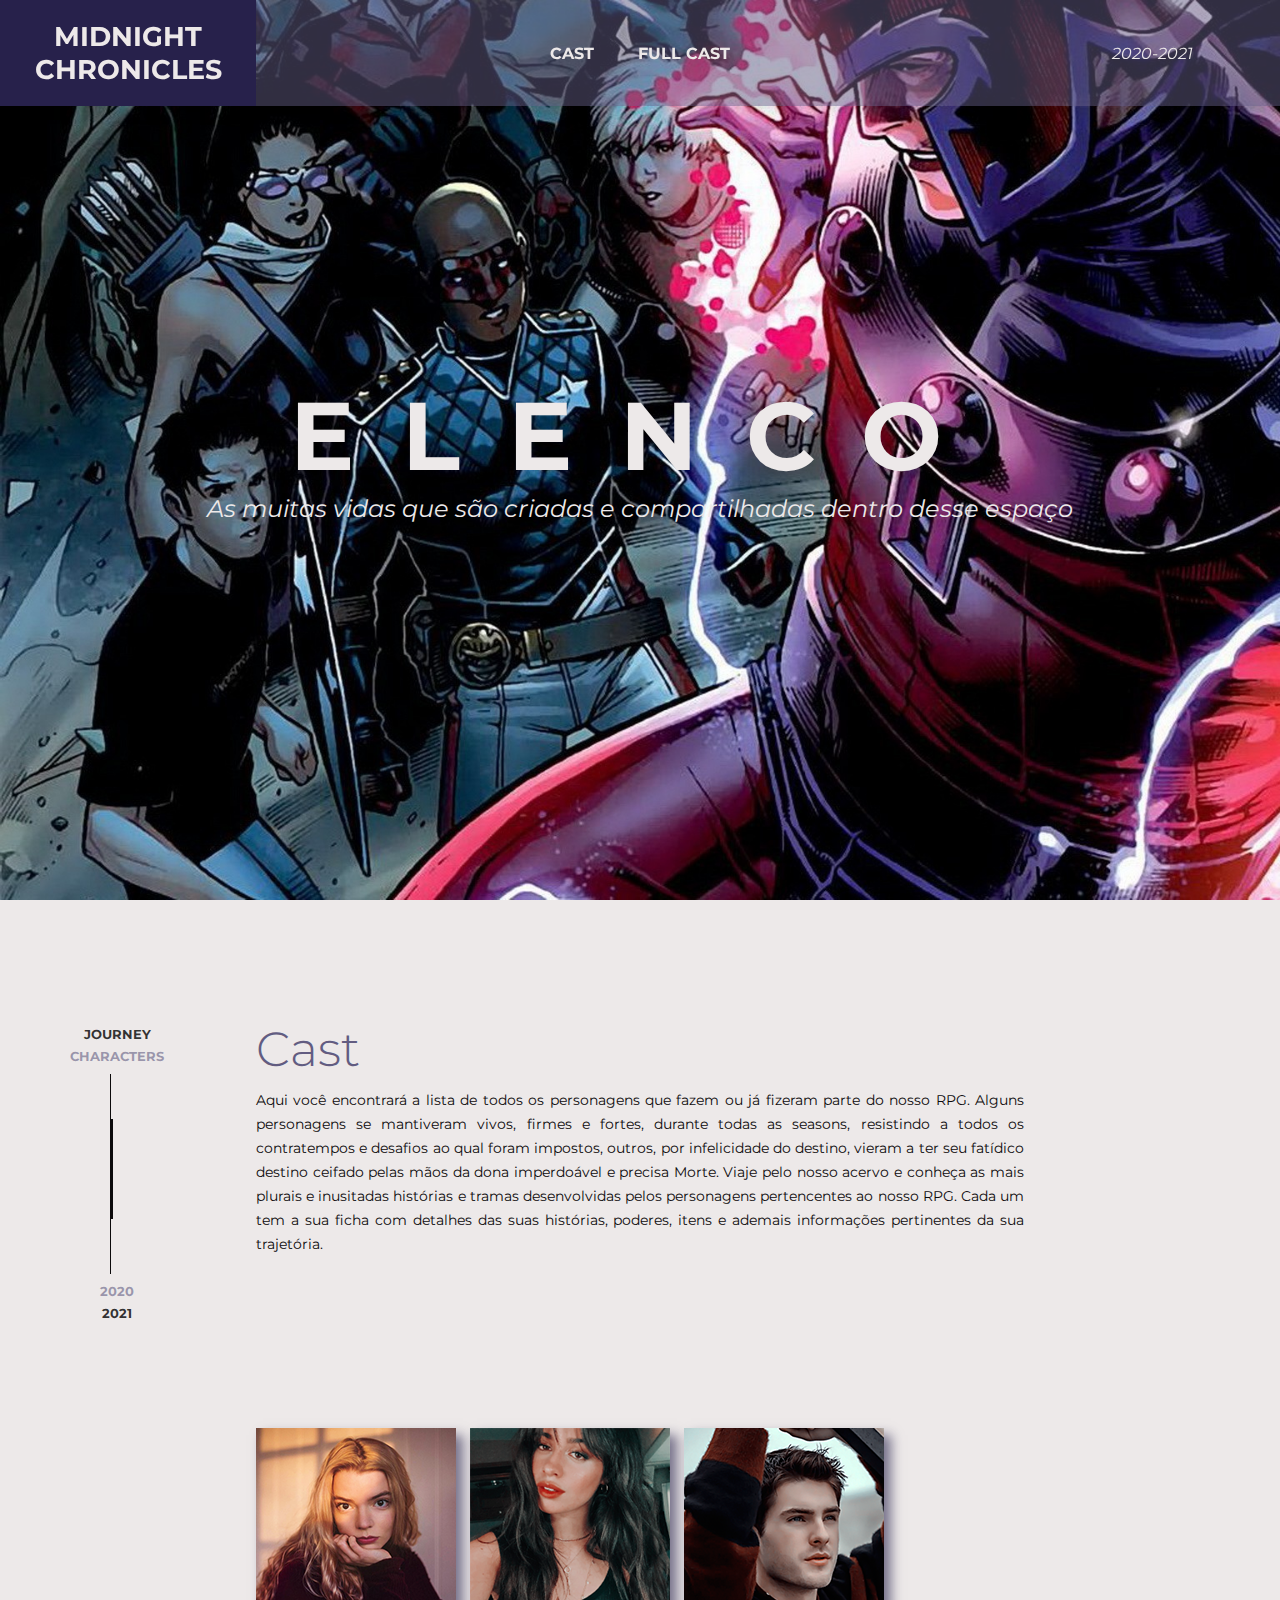
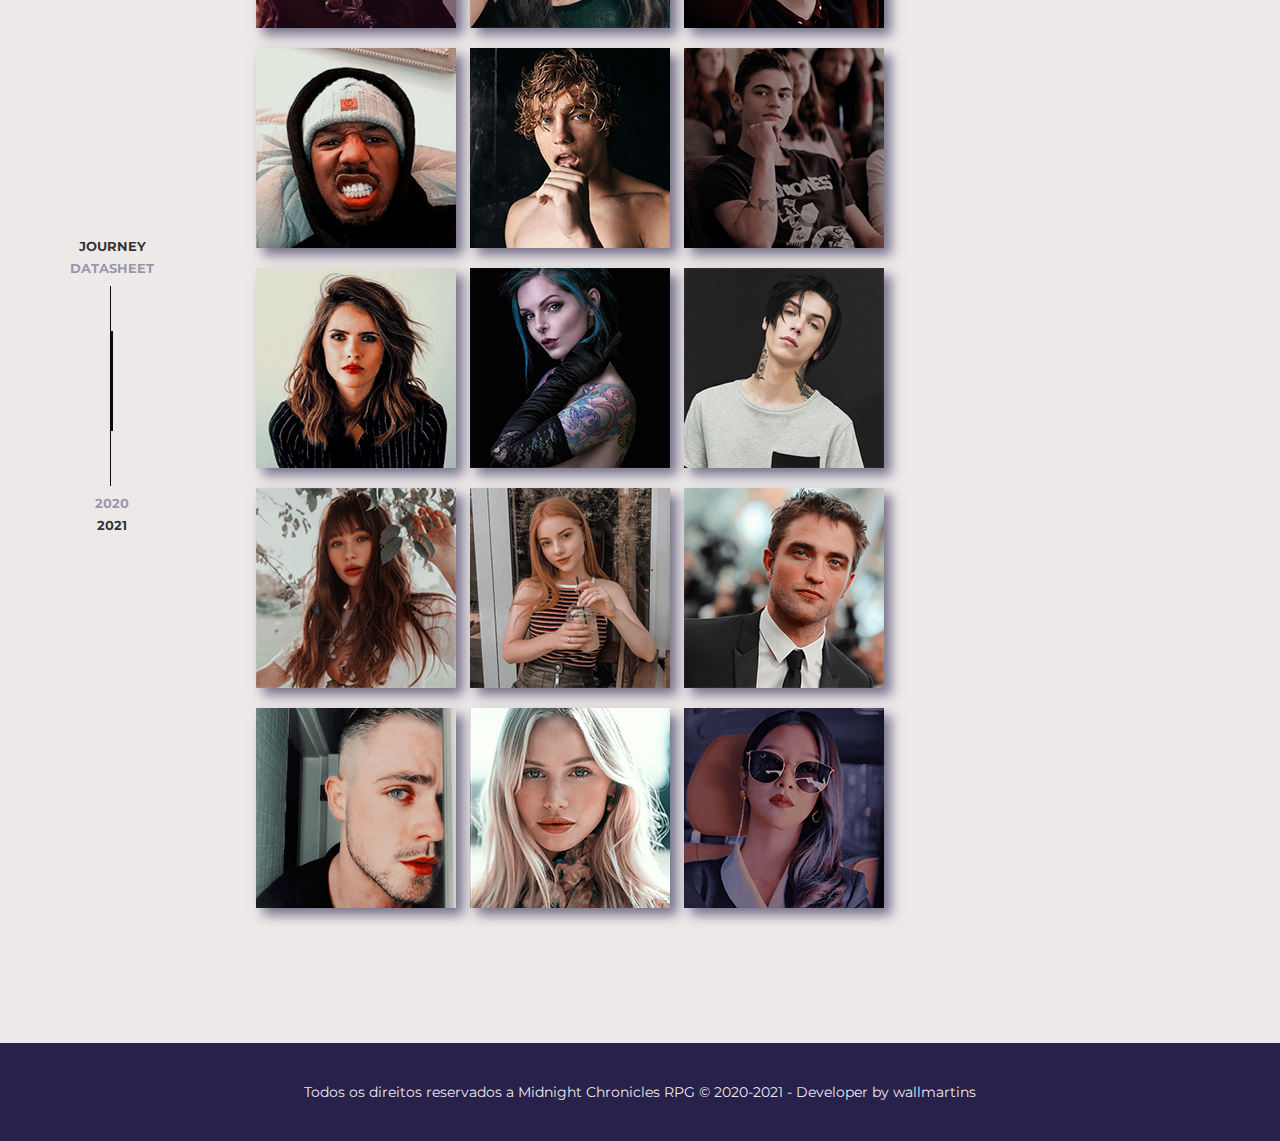
==== commit 6ba8b122: "solucionando o crime do JS" ====
--- a/cast.html
+++ b/cast.html
@@ -78,63 +78,63 @@
       <div class="player-content">
         <ul>
           <li>
-            <p class="nick-four-letters" data-modal="open">F<br>I<br>B<br>E</p>
+            <p id="Fibe" class="nick-four-letters" data-modal="open">F<br>I<br>B<br>E</p>
             <img src="/img/players/fibe/fibe.png" alt="">
           </li>
           <li>
-            <p class="nick-seven-letters" data-modal="open">E<br>S<br>Q<br>U<br>I<br>L<br>O</p>
+            <p id="Esquilo" class="nick-seven-letters" data-modal="open">E<br>S<br>Q<br>U<br>I<br>L<br>O</p>
             <img src="/img/players/esquilo/esquilo.png" alt="">
           </li>
           <li>
-            <p class="nick-seven-letters" data-modal="open">G<br>U<br>M<br>B<br>A<br>L<br>L</p>
+            <p id="Gumball" class="nick-seven-letters" data-modal="open">G<br>U<br>M<br>B<br>A<br>L<br>L</p>
             <img src="/img/players/gumball/gumball.png" alt="">
           </li>
           <li>
-            <p class="nick-four-letters" data-modal="open">W<br>A<br>L<br>L</p>
+            <p id="Wall" class="nick-four-letters" data-modal="open">W<br>A<br>L<br>L</p>
             <img src="/img/players/wall/wall.png" alt="">
           </li>
           <li>
-            <p class="nick-four-letters" data-modal="open">S<br>O<br>U<br>L</p>
+            <p id="Soul" class="nick-four-letters" data-modal="open">S<br>O<br>U<br>L</p>
             <img src="/img/players/soul/soul.jpg" alt="">
           </li>
           <li>
-            <p class="nick-five-letters" data-modal="open">B<br>E<br>A<br>S<br>T</p>
+            <p id="Beast" class="nick-five-letters" data-modal="open">B<br>E<br>A<br>S<br>T</p>
             <img src="/img/players/beast/beast.png" alt="">
           </li>
           <li>
-            <p class="nick-four-letters" data-modal="open">P<br>A<br>T<br>O</p>
+            <p id="Pato" class="nick-four-letters" data-modal="open">P<br>A<br>T<br>O</p>
             <img src="/img/players/pato/pato.png" alt="">
           </li>
           <li>
-            <p class="nick-nine-letters" data-modal="open">E<br>L<br>E<br>A<br>N<br>O<br>R<br><br>R.</p>
+            <p id="Eleanor" class="nick-nine-letters" data-modal="open">E<br>L<br>E<br>A<br>N<br>O<br>R<br><br>R.</p>
             <img src="/img/players/eleanor/eleanor.png" alt="">
           </li>
           <li>
-            <p class="nick-nine-letters" data-modal="open">T.<br><br>L.<br><br>S<br>N<br>A<br>K<br>E</p>
+            <p id="Snake" class="nick-nine-letters" data-modal="open">T.<br><br>L.<br><br>S<br>N<br>A<br>K<br>E</p>
             <img src="/img/players/the-life-snake/the-life-snake.png" alt="">
           </li>
           <li>
-            <p class="nick-six-letters" data-modal="open">M<br>O<br>O<br>N<br>I<br>E</p>
+            <p id="Moonie" class="nick-six-letters" data-modal="open">M<br>O<br>O<br>N<br>I<br>E</p>
             <img src="/img/players/moonie/moonie.png" alt="">
           </li>
           <li>
-            <p class="nick-eight-letters" data-modal="open">S<br>U<br>N<br>S<br>H<br>I<br>N<br>E</p>
+            <p id="Sunshine" class="nick-eight-letters" data-modal="open">S<br>U<br>N<br>S<br>H<br>I<br>N<br>E</p>
             <img src="/img/players/sunshine/sunshine.png" alt="">
           </li>
           <li>
-            <p class="nick-nine-letters" data-modal="open">S<br>I<br>C<br>M<br>V<br>N<br>D<br>V<br>S</p>
+            <p id="Sicmvndvs" class="nick-nine-letters" data-modal="open">S<br>I<br>C<br>M<br>V<br>N<br>D<br>V<br>S</p>
             <img src="/img/players/sicmvndvs/sicmvndvs.png" alt="">
           </li>
           <li>
-            <p class="nick-seven-letters" data-modal="open">P<br>H<br>O<br>E<br>N<br>I<br>X</p>
+            <p id="Phoenix" class="nick-seven-letters" data-modal="open">P<br>H<br>O<br>E<br>N<br>I<br>X</p>
             <img src="/img/players/phoenix/phoenix.png" alt="">
           </li>
           <li>
-            <p class="nick-seven-letters" data-modal="open">B<br>R<br>O<br>W<br>N<br>I<br>E</p>
+            <p id="Brownie" class="nick-seven-letters" data-modal="open">B<br>R<br>O<br>W<br>N<br>I<br>E</p>
             <img src="/img/players/brownie/brownie.png" alt="">
           </li>
           <li>
-            <p class="nick-nine-letters" data-modal="open">C<br>H<br>A<br>T<br>A<br>K<br>Y<br>R<br>A</p>
+            <p id="Chatakyra" class="nick-nine-letters" data-modal="open">C<br>H<br>A<br>T<br>A<br>K<br>Y<br>R<br>A</p>
             <img src="/img/players/chatakyra/chatakyra.jpg" alt="">
           </li>
         </ul>
@@ -144,7 +144,7 @@
 
   </section>
 
-  <section class="modal-container" data-modal="container">
+  <section id="Fibe" class="modal-container" data-modal="container">
     <div class="modal">
       <div class="header-datasheet">
         
@@ -328,7 +328,7 @@
     </div>
   </section>
 
-  <section class="modal-container" data-modal="container">
+  <section id="Esquilo" class="modal-container" data-modal="container">
     <div class="modal">
       <div class="header-datasheet">
         
@@ -562,7 +562,7 @@
               <li>
                 <a href="#"><h3>Omny</h3></a>
                 <p>name: Norah Padovano</p>
-                <p>group: Camorra/p>
+                <p>group: Camorra</p>
                 <p>first power: Clairvoyance</p>
               </li>
             </ul>
@@ -603,7 +603,7 @@
     </div>
   </section>
   
-  <section class="modal-container" data-modal="container">
+  <section id="Gumball" class="modal-container" data-modal="container">
     <div class="modal">
       <div class="header-datasheet">
         
@@ -748,7 +748,7 @@
     </div>
   </section>
 
-  <section class="modal-container" data-modal="container">
+  <section id="Wall" class="modal-container" data-modal="container">
     <div class="modal">
       <div class="header-datasheet">
         
@@ -792,7 +792,7 @@
     </div>
   </section>
 
-  <section class="modal-container" data-modal="container">
+  <section id="Soul" class="modal-container" data-modal="container">
     <div class="modal">
       <div class="header-datasheet">
         
@@ -937,7 +937,7 @@
     </div>
   </section>
 
-  <section class="modal-container" data-modal="container">
+  <section id="Beast" class="modal-container" data-modal="container">
     <div class="modal">
       <div class="header-datasheet">
         
@@ -1006,7 +1006,7 @@
     </div>
   </section>
 
-  <section class="modal-container" data-modal="container">
+  <section id="Pato" class="modal-container" data-modal="container">
     <div class="modal">
       <div class="header-datasheet">
         
@@ -1216,7 +1216,7 @@
     </div>
   </section>
 
-  <section class="modal-container" data-modal="container">
+  <section id="Eleanor" class="modal-container" data-modal="container">
     <div class="modal">
       <div class="header-datasheet">
         
@@ -1260,7 +1260,7 @@
     </div>
   </section>
 
-  <section class="modal-container" data-modal="container">
+  <section id="Snake" class="modal-container" data-modal="container">
     <div class="modal">
       <div class="header-datasheet">
         
@@ -1304,7 +1304,7 @@
     </div>
   </section>
 
-  <section class="modal-container" data-modal="container">
+  <section id="Moonie" class="modal-container" data-modal="container">
     <div class="modal">
       <div class="header-datasheet">
         
@@ -1411,7 +1411,7 @@
     </div>
   </section>
 
-  <section class="modal-container" data-modal="container">
+  <section id="Sunshine" class="modal-container" data-modal="container">
     <div class="modal">
       <div class="header-datasheet">
         
@@ -1621,7 +1621,7 @@
     </div>
   </section>
 
-  <section class="modal-container" data-modal="container">
+  <section id="Sicmvndvs" class="modal-container" data-modal="container">
     <div class="modal">
       <div class="header-datasheet">
         
@@ -1678,7 +1678,7 @@
     </div>
   </section>
 
-  <section class="modal-container" data-modal="container">
+  <section id="Phoenix" class="modal-container" data-modal="container">
     <div class="modal">
       <div class="header-datasheet">
         
@@ -1709,7 +1709,7 @@
     </div>
   </section>
 
-  <section class="modal-container" data-modal="container">
+  <section id="Brownie" class="modal-container" data-modal="container">
     <div class="modal">
       <div class="header-datasheet">
         
@@ -1740,7 +1740,7 @@
     </div>
   </section>
 
-  <section class="modal-container" data-modal="container">
+  <section id="Chatakyra" class="modal-container" data-modal="container">
     <div class="modal">
       <div class="header-datasheet">
         
@@ -1798,7 +1798,7 @@
   </section>
 
   <footer class="footer">
-    <span>Todos os direitos reservados a Midnight Chronicles RPG © 2020-2021</span>
+    <span>Todos os direitos reservados a Midnight Chronicles RPG © 2020-2021 - Developer by wallmartins</span>
   </footer>
 
   <script type="module" src="./js/script.js"></script>
--- a/css/cast-modal.css
+++ b/css/cast-modal.css
@@ -55,7 +55,7 @@
   display: block;
   box-sizing: border-box;
   color: #EDE9E9;
-  font-size: 0.8rem !important;
+  font-size: 0.7rem !important;
   padding: 0 30px 0 0;
   text-align: justify;
 }
--- a/css/cast.css
+++ b/css/cast.css
@@ -1,6 +1,9 @@
 .landing-container {
-  background: url(/img/banner-cast.jpg) !important;
+  background-image: url(/img/banner-cast.jpg) !important;
   padding-bottom: 20px !important;
+  background-attachment: fixed !important;
+  background-repeat: no-repeat !important;
+  background-size: cover !important;
 }
 
 .vertical-bar {
@@ -15,6 +18,10 @@
 }
 
 @media (max-width: 1050px) {
+  .landing-container {
+    background-image: url(/img/banner-cast-mobile-medium.jpg) !important;
+  }
+
   .fullcast-container {
     grid-template-columns: 100px 3fr;
     max-width: 800px;
@@ -43,6 +50,12 @@
 
   .about-text h1, .fullcast-content h1, .player-content ul {
     text-align: center;
+  }
+}
+
+@media (max-width: 800px) {
+  .landing-container {
+    background-image: url(/img/banner-cast-mobile-small.jpg) !important;
   }
 }
 
--- a/css/style.css
+++ b/css/style.css
@@ -31,7 +31,7 @@
   background: url(/img/bg-openning.jpg);
   background-attachment: fixed;
   background-repeat: no-repeat;
-  background-size: contain;
+  background-size: cover;
   display: grid;
   align-content: center;
   justify-content: center;
@@ -402,7 +402,7 @@
   }
 
   .season-one, .season-two {
-    padding-top: 90px;
+    padding-top: 87px;
     line-height: 7rem;
   }
 
@@ -412,7 +412,7 @@
   }
 
   .season-four, .season-five {
-    padding-top: 100px;
+    padding-top: 103px;
     line-height: 5rem;
   }
 }
